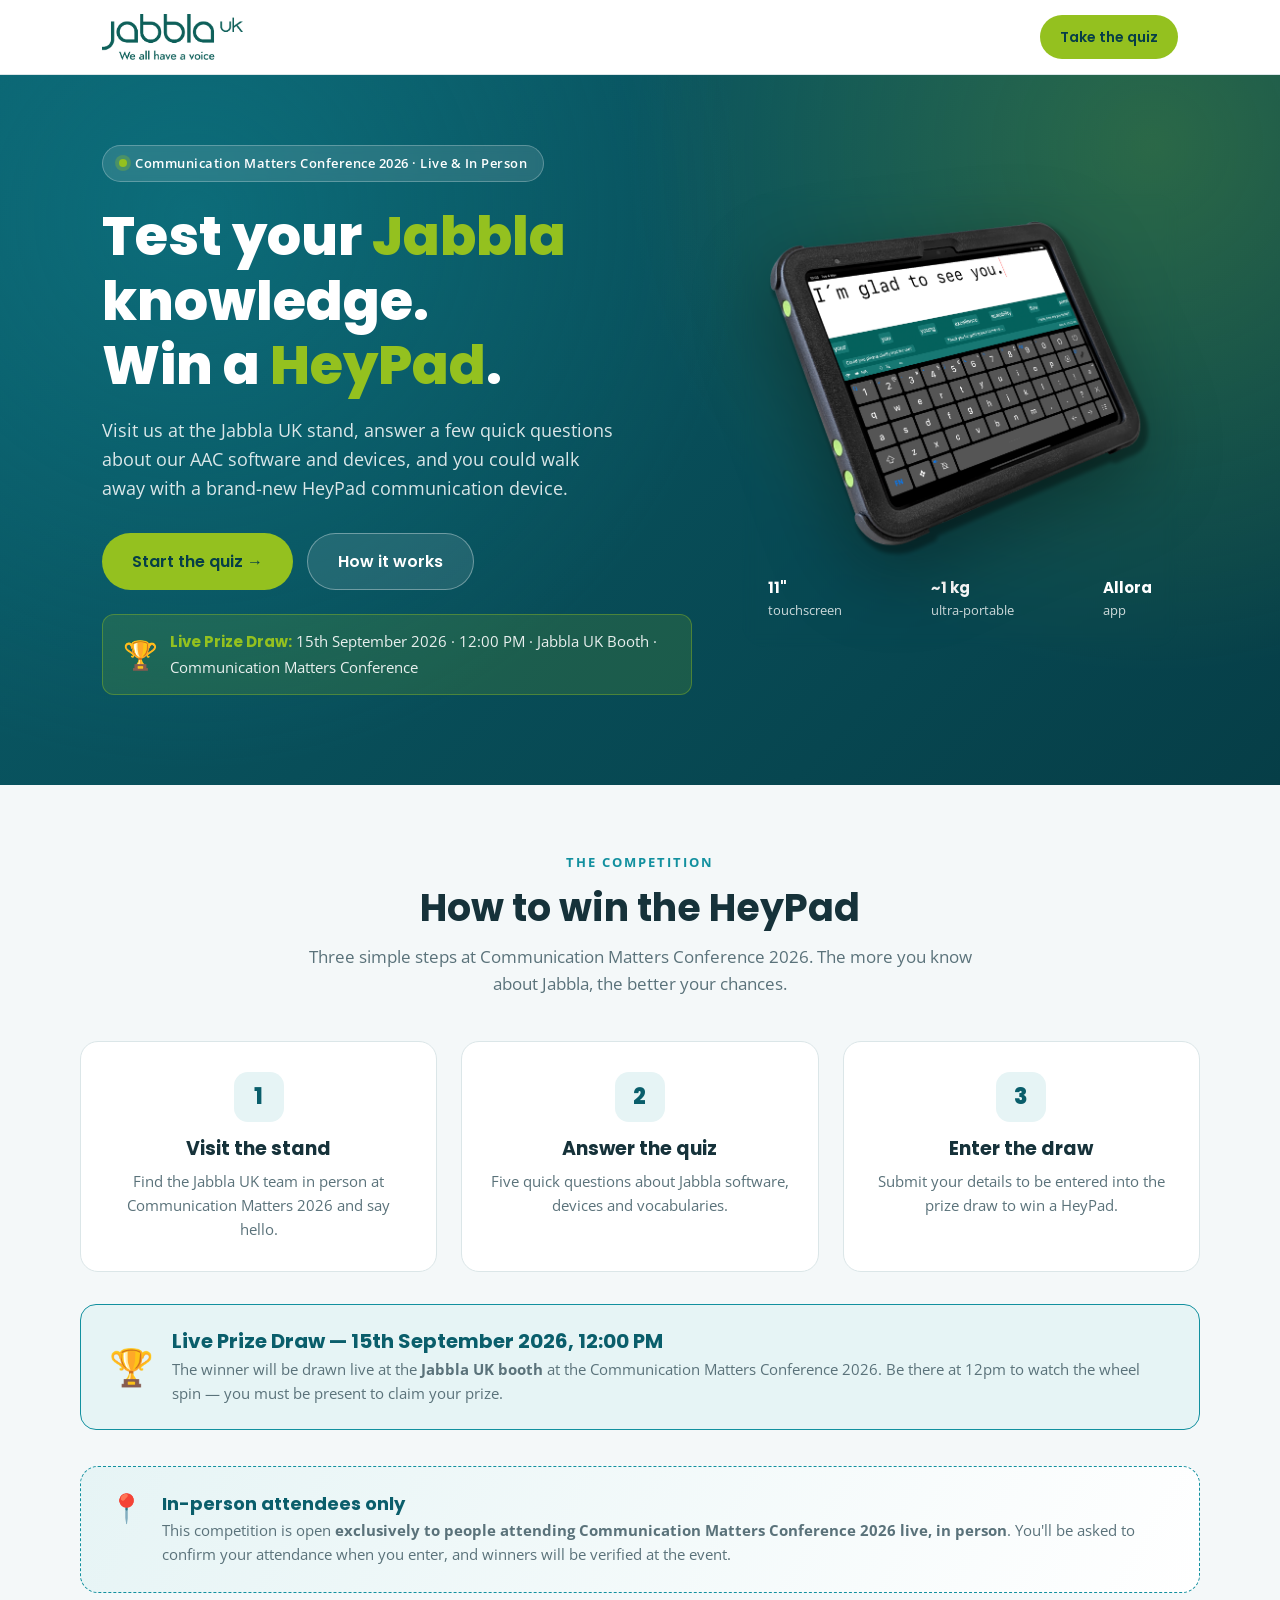
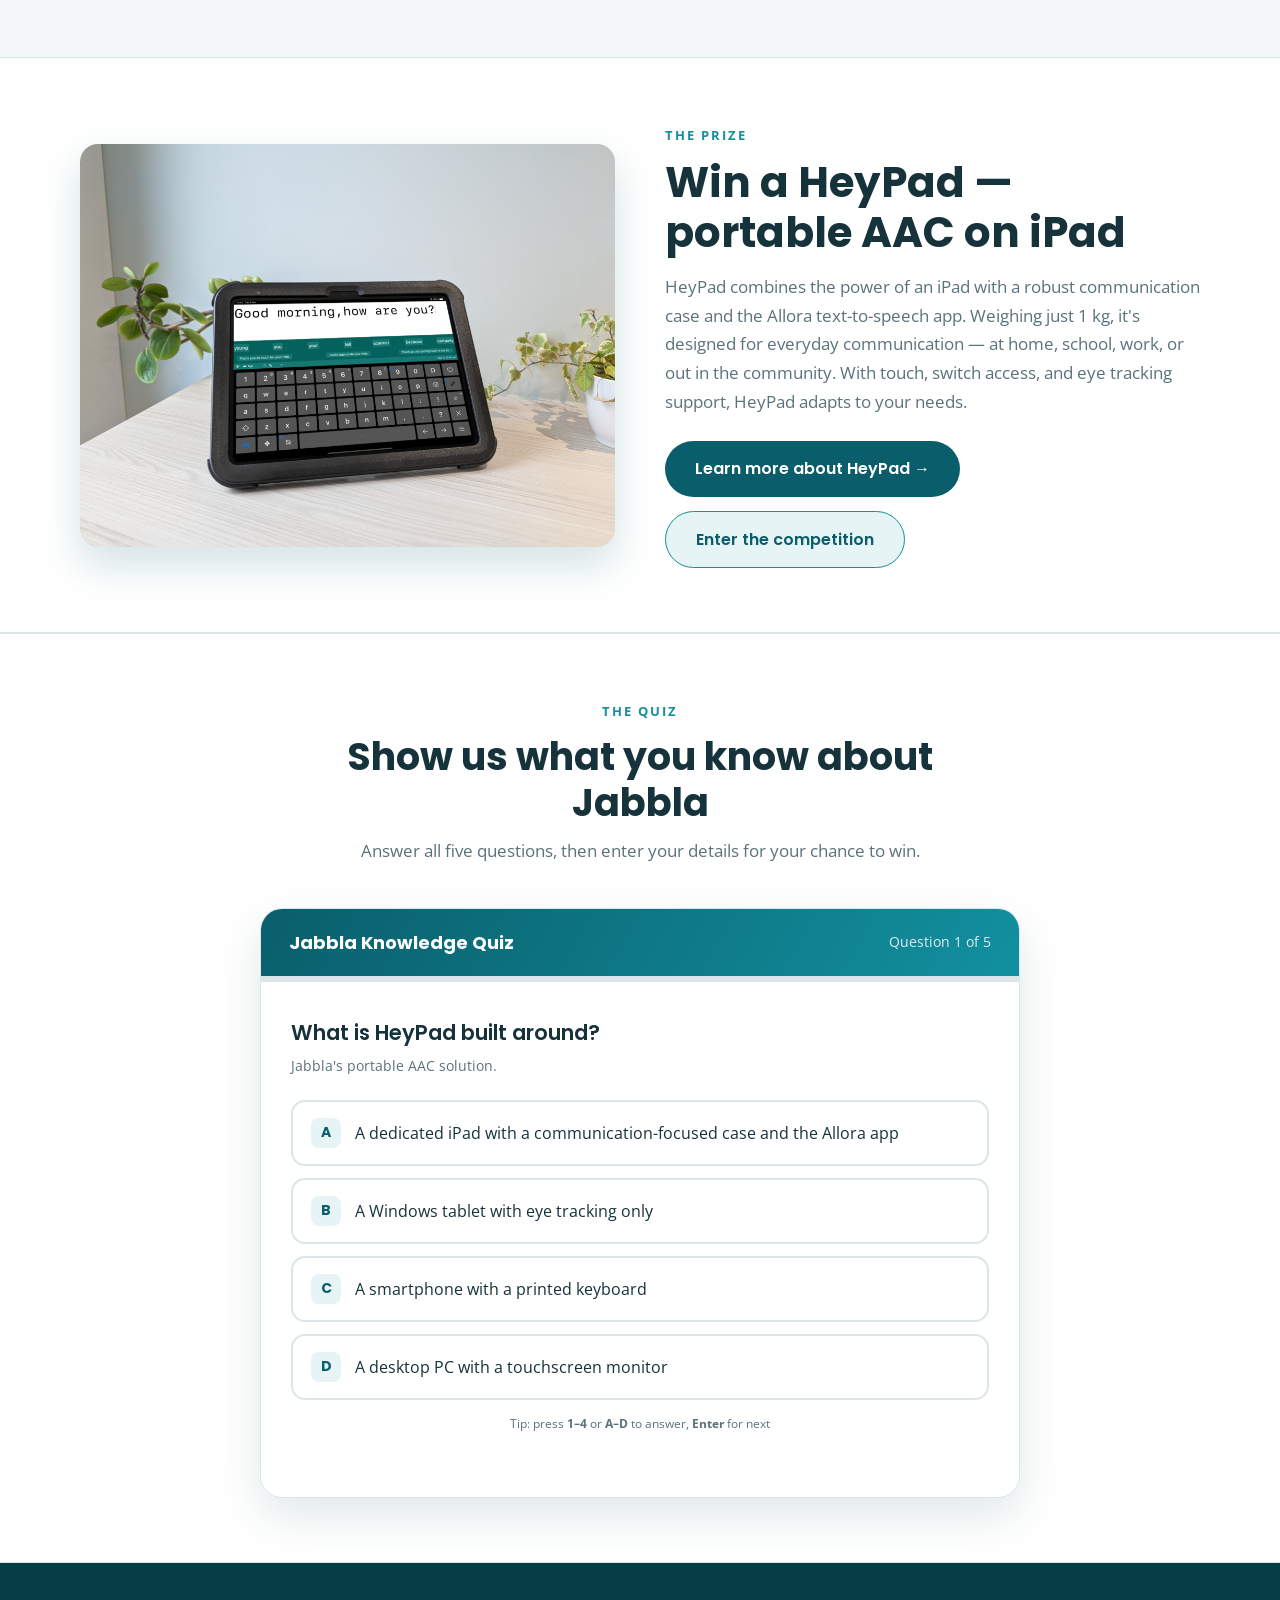
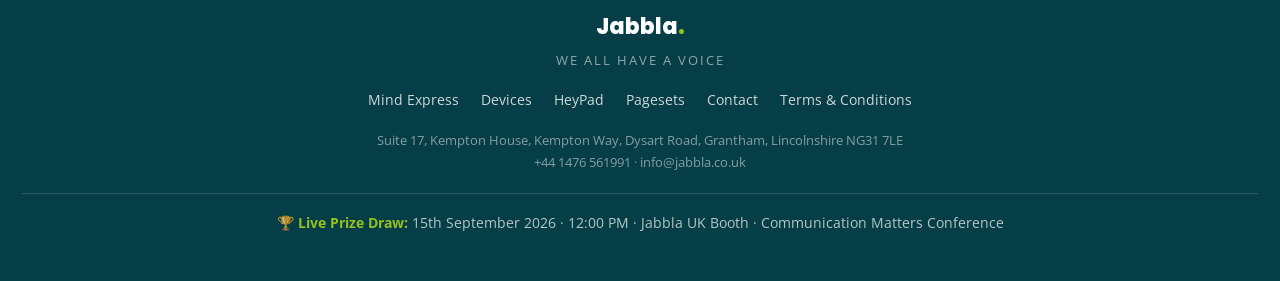
==== index.html @ 43d8a233 "Use official Jabbla favicon from jabbla.co.uk on all pages" ====
<!DOCTYPE html>
<html lang="en-GB">
<head>
<meta charset="UTF-8" />
<meta name="viewport" content="width=device-width, initial-scale=1.0" />
<title>Win a HeyPad | Jabbla UK @ Communication Matters 2026</title>
<meta name="description" content="Test your Jabbla knowledge at Communication Matters Conference 2026 for your chance to win a HeyPad AAC communication device. Open to in-person attendees only." />
<link rel="icon" href="favicon-32.png" type="image/png" sizes="32x32" />
<link rel="icon" href="favicon-192.png" type="image/png" sizes="192x192" />
<link rel="apple-touch-icon" href="favicon-180.png" />
<meta property="og:title" content="Win a HeyPad | Jabbla UK @ Communication Matters 2026" />
<meta property="og:description" content="Test your Jabbla knowledge at CM 2026 for your chance to win a HeyPad AAC communication device. Open to in-person attendees only." />
<meta property="og:image" content="https://smilepineapple.github.io/heypad-competition-cm2026/HeyPad-EN-side-3-no-background.png" />
<meta property="og:url" content="https://smilepineapple.github.io/heypad-competition-cm2026/" />
<meta property="og:type" content="website" />
<meta name="twitter:card" content="summary_large_image" />
<meta name="twitter:title" content="Win a HeyPad | Jabbla UK @ Communication Matters 2026" />
<meta name="twitter:description" content="Test your Jabbla knowledge at CM 2026 for your chance to win a HeyPad AAC communication device." />
<meta name="twitter:image" content="https://smilepineapple.github.io/heypad-competition-cm2026/HeyPad-EN-side-3-no-background.png" />
<link rel="preconnect" href="https://fonts.googleapis.com" />
<link rel="preconnect" href="https://fonts.gstatic.com" crossorigin />
<link href="https://fonts.googleapis.com/css2?family=Poppins:wght@400;500;600;700;800&family=Open+Sans:wght@400;500;600;700&display=swap" rel="stylesheet" />
<style>
  :root{
    /* Jabbla-inspired palette: petrol/teal + lime accent */
    --petrol:#0a5e6b;
    --petrol-dark:#063e47;
    --teal:#12909f;
    --teal-light:#e6f4f5;
    --lime:#94c11f;
    --lime-dark:#7aa516;
    --ink:#16323a;
    --muted:#5a727a;
    --line:#dbe6e8;
    --bg:#f4f8f9;
    --white:#ffffff;
    --correct:#94c11f;
    --wrong:#e2574c;
    --shadow:0 18px 45px rgba(6,62,71,.12);
    --radius:18px;
  }
  *{box-sizing:border-box;margin:0;padding:0}
  html{scroll-behavior:smooth}
  body{
    font-family:'Open Sans',-apple-system,BlinkMacSystemFont,sans-serif;
    color:var(--ink);
    background:var(--bg);
    line-height:1.6;
  }
  h1,h2,h3,.brand-name{font-family:'Poppins',sans-serif;font-weight:700;line-height:1.2}

  /* ---------- Header ---------- */
  header.site{
    background:var(--white);
    border-bottom:1px solid var(--line);
    position:sticky;top:0;z-index:50;
  }
  .nav{
    max-width:1120px;margin:0 auto;padding:14px 22px;
    display:flex;align-items:center;justify-content:space-between;gap:14px;
  }
  .logo{display:flex;align-items:center;gap:12px;text-decoration:none;color:var(--ink)}
  .logo-img{height:46px;width:auto;display:block}
  .logo .mark{
    width:42px;height:42px;border-radius:12px;
    background:linear-gradient(135deg,var(--teal),var(--petrol));
    display:grid;place-items:center;color:#fff;font-family:'Poppins';font-weight:800;font-size:22px;
    box-shadow:0 6px 16px rgba(10,94,107,.35);
  }
  .logo .brand-name{font-size:20px;letter-spacing:.5px}
  .logo .tag{display:block;font-family:'Open Sans';font-weight:400;font-size:11px;color:var(--muted);letter-spacing:1.5px;text-transform:uppercase}
  .nav-cta{
    background:var(--lime);color:var(--petrol-dark);text-decoration:none;
    font-family:'Poppins';font-weight:600;font-size:14px;
    padding:11px 20px;border-radius:999px;transition:.2s;white-space:nowrap;
  }
  .nav-cta:hover{background:var(--lime-dark);color:#fff;transform:translateY(-1px)}

  /* ---------- Hero ---------- */
  .hero{
    background:radial-gradient(circle at 15% 20%,rgba(18,144,159,.35),transparent 45%),
               radial-gradient(circle at 90% 10%,rgba(148,193,31,.25),transparent 40%),
               linear-gradient(135deg,var(--petrol) 0%,var(--petrol-dark) 100%);
    color:#fff;position:relative;overflow:hidden;
  }
  .hero-inner{
    max-width:1120px;margin:0 auto;padding:70px 22px 90px;
    display:grid;grid-template-columns:1.15fr .85fr;gap:50px;align-items:center;
  }
  .pill{
    display:inline-flex;align-items:center;gap:8px;
    background:rgba(255,255,255,.12);border:1px solid rgba(255,255,255,.25);
    padding:7px 16px;border-radius:999px;font-size:13px;font-weight:600;
    letter-spacing:.5px;backdrop-filter:blur(4px);margin-bottom:22px;
  }
  .pill .dot{width:8px;height:8px;border-radius:50%;background:var(--lime);box-shadow:0 0 0 4px rgba(148,193,31,.3)}
  .hero h1{font-size:clamp(34px,5vw,54px);font-weight:800;margin-bottom:18px}
  .hero h1 .hl{color:var(--lime)}
  .hero p.lead{font-size:18px;color:rgba(255,255,255,.85);max-width:520px;margin-bottom:30px}
  .hero-actions{display:flex;flex-wrap:wrap;gap:14px}
  .btn{
    border:none;cursor:pointer;font-family:'Poppins';font-weight:600;font-size:16px;
    padding:15px 30px;border-radius:999px;transition:.2s;text-decoration:none;display:inline-flex;align-items:center;gap:10px;
  }
  .btn-primary{background:var(--lime);color:var(--petrol-dark)}
  .btn-primary:hover{background:var(--lime-dark);color:#fff;transform:translateY(-2px);box-shadow:0 12px 26px rgba(148,193,31,.4)}
  .btn-ghost{background:rgba(255,255,255,.1);color:#fff;border:1px solid rgba(255,255,255,.35)}
  .btn-ghost:hover{background:rgba(255,255,255,.2)}

  /* Hero device card */
  .device-card{
    background:transparent;border:none;
    border-radius:24px;padding:26px;backdrop-filter:blur(6px);
  }
  .device-screen{
    background:linear-gradient(160deg,#0c7c8a,#0a5e6b);border-radius:16px;
    aspect-ratio:4/3;display:flex;flex-direction:column;justify-content:space-between;
    padding:20px;border:6px solid rgba(255,255,255,.12);position:relative;
  }
  .device-screen .hp{font-family:'Poppins';font-weight:800;font-size:30px;color:#fff}
  .device-img{width:100%;height:auto;display:block;filter:drop-shadow(0 24px 40px rgba(0,0,0,.35))}
  .device-screen .hp span{color:var(--lime)}
  .device-keys{display:grid;grid-template-columns:repeat(6,1fr);gap:6px}
  .device-keys i{height:14px;border-radius:4px;background:rgba(255,255,255,.25)}
  .device-keys i:nth-child(3n){background:rgba(148,193,31,.6)}
  .device-meta{margin-top:18px;display:flex;justify-content:space-between;font-size:13px;color:rgba(255,255,255,.8)}
  .device-meta b{display:block;font-family:'Poppins';color:#fff;font-size:15px}

  /* HeyPad showcase */
  .heypad-showcase{display:grid;grid-template-columns:1fr 1fr;gap:50px;align-items:center}
  .showcase-img img{width:100%;height:auto;display:block;border-radius:18px;box-shadow:0 18px 40px rgba(10,94,107,.18)}
  .showcase-content{max-width:540px}

  /* ---------- Sections ---------- */
  section{padding:64px 22px}
  .wrap{max-width:1120px;margin:0 auto}
  .section-head{text-align:center;max-width:680px;margin:0 auto 44px}
  .section-head .eyebrow{color:var(--teal);font-weight:700;letter-spacing:2px;text-transform:uppercase;font-size:13px}
  .section-head h2{font-size:clamp(26px,3.5vw,38px);margin:10px 0 12px}
  .section-head p{color:var(--muted);font-size:17px}

  /* How it works */
  .steps{display:grid;grid-template-columns:repeat(3,1fr);gap:24px}
  .step{
    background:var(--white);border:1px solid var(--line);border-radius:var(--radius);
    padding:30px 26px;text-align:center;transition:.2s;
  }
  .step:hover{transform:translateY(-4px);box-shadow:var(--shadow)}
  .step .num{
    width:50px;height:50px;border-radius:14px;margin:0 auto 16px;display:grid;place-items:center;
    background:var(--teal-light);color:var(--petrol);font-family:'Poppins';font-weight:800;font-size:22px;
  }
  .step h3{font-size:19px;margin-bottom:8px}
  .step p{color:var(--muted);font-size:15px}

  /* Eligibility banner */
  .eligibility{
    background:linear-gradient(120deg,var(--teal-light),#fff);
    border:1px dashed var(--teal);border-radius:var(--radius);
    padding:26px 28px;display:flex;gap:18px;align-items:flex-start;margin-top:36px;
  }
  .eligibility .ico{font-size:28px;line-height:1}
  .eligibility h3{font-size:18px;margin-bottom:4px;color:var(--petrol)}
  .eligibility p{color:var(--muted);font-size:15px}

  /* ---------- Quiz ---------- */
  #quiz{background:var(--white);border-top:1px solid var(--line);border-bottom:1px solid var(--line)}
  .quiz-card{
    max-width:760px;margin:0 auto;background:var(--white);
    border:1px solid var(--line);border-radius:22px;box-shadow:var(--shadow);overflow:hidden;
  }
  .quiz-top{background:linear-gradient(120deg,var(--petrol),var(--teal));color:#fff;padding:22px 28px;display:flex;justify-content:space-between;align-items:center}
  .quiz-top h3{font-size:18px}
  .quiz-top .count{font-size:14px;color:rgba(255,255,255,.85)}
  .progress{height:6px;background:var(--line)}
  .progress .bar{height:100%;width:0;background:var(--lime);transition:width .35s ease}
  .quiz-body{padding:34px 30px}
  .q-text{font-family:'Poppins';font-weight:600;font-size:21px;margin-bottom:6px}
  .q-sub{color:var(--muted);font-size:14px;margin-bottom:22px}
  .options{display:flex;flex-direction:column;gap:12px}
  .option{
    text-align:left;border:2px solid var(--line);background:var(--white);
    border-radius:14px;padding:16px 18px;font-size:16px;font-family:'Open Sans';cursor:pointer;
    transition:.18s;display:flex;align-items:center;gap:14px;color:var(--ink);
  }
  .option .letter{
    width:30px;height:30px;border-radius:8px;background:var(--teal-light);color:var(--petrol);
    display:grid;place-items:center;font-family:'Poppins';font-weight:700;font-size:14px;flex:none;transition:.18s;
  }
  .option:hover:not(:disabled){border-color:var(--teal);background:var(--teal-light)}
  .option.correct{border-color:var(--correct);background:rgba(148,193,31,.12)}
  .option.correct .letter{background:var(--correct);color:#fff}
  .option.wrong{border-color:var(--wrong);background:rgba(226,87,76,.08)}
  .option.wrong .letter{background:var(--wrong);color:#fff}
  .option:focus-visible{outline:none;border-color:var(--teal);box-shadow:0 0 0 3px rgba(18,144,159,.25)}
  .option:disabled{cursor:default}
  .explain{
    margin-top:18px;padding:14px 16px;border-radius:12px;background:var(--teal-light);
    font-size:14px;color:var(--petrol-dark);display:none;
  }
  .explain.show{display:block}
  .quiz-foot{padding:0 30px 30px;display:flex;justify-content:flex-end}
  .next-btn{display:none}
  .next-btn.show{display:inline-flex}

  /* Result + form */
  .result{display:none;text-align:center;padding:40px 30px}
  .result.show{display:block}
  .score-ring{
    width:130px;height:130px;border-radius:50%;margin:0 auto 18px;display:grid;place-items:center;
    background:conic-gradient(var(--lime) var(--deg,0deg),var(--line) 0);
  }
  .score-ring .inner{width:104px;height:104px;border-radius:50%;background:#fff;display:grid;place-items:center;flex-direction:column}
  .score-ring .inner b{font-family:'Poppins';font-size:30px;color:var(--petrol)}
  .score-ring .inner span{font-size:12px;color:var(--muted)}
  .result h3{font-size:26px;margin-bottom:8px}
  .result p.msg{color:var(--muted);max-width:460px;margin:0 auto 8px}

  /* Entry form */
  .entry{max-width:560px;margin:30px auto 0;text-align:left;background:var(--bg);border:1px solid var(--line);border-radius:18px;padding:28px}
  .entry h4{font-family:'Poppins';font-size:20px;margin-bottom:4px}
  .entry > p{color:var(--muted);font-size:14px;margin-bottom:20px}
  .field{margin-bottom:16px}
  .field label{display:block;font-weight:600;font-size:14px;margin-bottom:6px}
  .field input{
    width:100%;padding:13px 14px;border:1px solid var(--line);border-radius:10px;font-size:15px;font-family:'Open Sans';
    transition:.15s;background:#fff;
  }
  .field input:focus{outline:none;border-color:var(--teal);box-shadow:0 0 0 3px rgba(18,144,159,.15)}
  .check{display:flex;gap:12px;align-items:flex-start;background:#fff;border:1px solid var(--line);border-radius:12px;padding:14px;margin-bottom:18px}
  .check input{margin-top:4px;width:18px;height:18px;flex:none;accent-color:var(--lime)}
  .check label{font-size:14px;color:var(--ink)}
  .check label b{color:var(--petrol)}
  .form-err{color:var(--wrong);font-size:13px;margin-bottom:14px;display:none}
  .form-err.show{display:block}
  .entry .btn-primary{width:100%;justify-content:center}
  .confirm{display:none;text-align:center;padding:20px}
  .confirm.show{display:block}
  .confirm .tick{width:64px;height:64px;border-radius:50%;background:var(--lime);color:#fff;display:grid;place-items:center;font-size:32px;margin:0 auto 14px}

  .fineprint{font-size:12px;color:var(--muted);margin-top:16px;text-align:center}

  /* ---------- Footer ---------- */
  footer.site{background:var(--petrol-dark);color:rgba(255,255,255,.8);padding:46px 22px;text-align:center}
  footer .f-logo{font-family:'Poppins';font-weight:800;font-size:22px;color:#fff;margin-bottom:6px}
  footer .f-logo span{color:var(--lime)}
  footer .tag{font-size:13px;letter-spacing:2px;text-transform:uppercase;color:rgba(255,255,255,.55);margin-bottom:18px}
  footer .links{display:flex;gap:22px;justify-content:center;flex-wrap:wrap;margin-bottom:18px}
  footer .links a{color:rgba(255,255,255,.8);text-decoration:none;font-size:14px}
  footer .links a:hover{color:var(--lime)}
  footer .addr{font-size:13px;color:rgba(255,255,255,.5);line-height:1.7}

  /* ---------- Responsive ---------- */
  @media(max-width:860px){
    .hero-inner{grid-template-columns:1fr;gap:36px;padding:54px 22px 70px}
    .device-card{max-width:420px}
    .steps{grid-template-columns:1fr}
    .heypad-showcase{grid-template-columns:1fr;gap:36px}
  }
  @media(max-width:520px){
    .nav-cta{display:none}
    .quiz-body{padding:26px 20px}
    .quiz-foot{padding:0 20px 24px}
    .entry{padding:22px 18px}
  }
</style>
</head>
<body>

<!-- HEADER -->
<header class="site">
  <div class="nav">
    <a class="logo" href="#top">
      <img src="Jabbla_UK_2021.jpg" alt="Jabbla UK — We all have a voice" class="logo-img" />
    </a>
    <a class="nav-cta" href="#quiz">Take the quiz</a>
  </div>
</header>

<!-- HERO -->
<section class="hero" id="top" style="padding:0">
  <div class="hero-inner">
    <div>
      <span class="pill"><span class="dot"></span> Communication Matters Conference 2026 · Live &amp; In Person</span>
      <h1>Test your <span class="hl">Jabbla</span> knowledge.<br/>Win a <span class="hl">HeyPad</span>.</h1>
      <p class="lead">Visit us at the Jabbla UK stand, answer a few quick questions about our AAC software and devices, and you could walk away with a brand-new HeyPad communication device.</p>
      <div class="hero-actions">
        <a class="btn btn-primary" href="#quiz">Start the quiz →</a>
        <a class="btn btn-ghost" href="#how">How it works</a>
      </div>
      <div class="draw-banner" style="margin-top:24px;background:rgba(148,193,31,.15);border:1px solid rgba(148,193,31,.4);border-radius:12px;padding:14px 20px;display:flex;align-items:center;gap:12px">
        <span style="font-size:28px">🏆</span>
        <div>
          <b style="color:var(--lime);font-family:'Poppins';font-size:15px">Live Prize Draw:</b>
          <span style="color:rgba(255,255,255,.9);font-size:15px"> 15th September 2026 · 12:00 PM · Jabbla UK Booth · Communication Matters Conference</span>
        </div>
      </div>
    </div>
    <div class="device-card">
      <img src="HeyPad-EN-side-3-no-background.png" alt="HeyPad AAC communication device" class="device-img" />
      <div class="device-meta">
        <div><b>11"</b> touchscreen</div>
        <div><b>~1 kg</b> ultra-portable</div>
        <div><b>Allora</b> app</div>
      </div>
    </div>
  </div>
</section>

<!-- HOW IT WORKS -->
<section id="how">
  <div class="wrap">
    <div class="section-head">
      <span class="eyebrow">The Competition</span>
      <h2>How to win the HeyPad</h2>
      <p>Three simple steps at Communication Matters Conference 2026. The more you know about Jabbla, the better your chances.</p>
    </div>
    <div class="steps">
      <div class="step">
        <div class="num">1</div>
        <h3>Visit the stand</h3>
        <p>Find the Jabbla UK team in person at Communication Matters 2026 and say hello.</p>
      </div>
      <div class="step">
        <div class="num">2</div>
        <h3>Answer the quiz</h3>
        <p>Five quick questions about Jabbla software, devices and vocabularies.</p>
      </div>
      <div class="step">
        <div class="num">3</div>
        <h3>Enter the draw</h3>
        <p>Submit your details to be entered into the prize draw to win a HeyPad.</p>
      </div>
    </div>

    <div class="draw-info" style="background:var(--teal-light);border:1px solid var(--teal);border-radius:16px;padding:24px 28px;margin-top:32px;display:flex;align-items:center;gap:18px;flex-wrap:wrap">
      <span style="font-size:36px">🏆</span>
      <div style="flex:1;min-width:260px">
        <h3 style="font-family:'Poppins';font-size:20px;color:var(--petrol);margin-bottom:4px">Live Prize Draw — 15th September 2026, 12:00 PM</h3>
        <p style="color:var(--muted);font-size:15px;margin:0">The winner will be drawn live at the <b>Jabbla UK booth</b> at the Communication Matters Conference 2026. Be there at 12pm to watch the wheel spin — you must be present to claim your prize.</p>
      </div>
    </div>

    <div class="eligibility">
      <div class="ico">📍</div>
      <div>
        <h3>In-person attendees only</h3>
        <p>This competition is open <b>exclusively to people attending Communication Matters Conference 2026 live, in person</b>. You'll be asked to confirm your attendance when you enter, and winners will be verified at the event.</p>
      </div>
    </div>
  </div>
</section>

<!-- HEYPAD SHOWCASE -->
<section style="background:var(--white);border-top:1px solid var(--line);border-bottom:1px solid var(--line)">
  <div class="wrap">
    <div class="heypad-showcase">
      <div class="showcase-img">
        <img src="HeyPad-EN-side-2-1024x771.png" alt="Jabbla HeyPad communication device" />
      </div>
      <div class="showcase-content">
        <span class="eyebrow" style="color:var(--teal);font-weight:700;letter-spacing:2px;text-transform:uppercase;font-size:13px">The Prize</span>
        <h2 style="font-family:'Poppins';font-size:clamp(28px,3.5vw,42px);margin:10px 0 14px">Win a HeyPad — portable AAC on iPad</h2>
        <p style="color:var(--muted);font-size:17px;line-height:1.7;margin-bottom:24px">HeyPad combines the power of an iPad with a robust communication case and the Allora text-to-speech app. Weighing just 1 kg, it's designed for everyday communication — at home, school, work, or out in the community. With touch, switch access, and eye tracking support, HeyPad adapts to your needs.</p>
        <div style="display:flex;gap:14px;flex-wrap:wrap">
          <a href="https://www.jabbla.co.uk/devices/heypad/" target="_blank" rel="noopener" class="btn btn-primary" style="background:var(--petrol);color:#fff">Learn more about HeyPad →</a>
          <a href="#quiz" class="btn" style="background:var(--teal-light);color:var(--petrol);border:1px solid var(--teal)">Enter the competition</a>
        </div>
      </div>
    </div>
  </div>
</section>

<!-- QUIZ -->
<section id="quiz">
  <div class="section-head">
    <span class="eyebrow">The Quiz</span>
    <h2>Show us what you know about Jabbla</h2>
    <p>Answer all five questions, then enter your details for your chance to win.</p>
  </div>

  <div class="quiz-card">
    <div class="quiz-top">
      <h3>Jabbla Knowledge Quiz</h3>
      <span class="count" id="count">Question 1 of 5</span>
    </div>
    <div class="progress"><div class="bar" id="bar"></div></div>

    <!-- Question view -->
    <div id="questionView">
      <div class="quiz-body">
        <div class="q-text" id="qText"></div>
        <div class="q-sub" id="qSub"></div>
        <div class="options" id="options"></div>
        <div class="explain" id="explain"></div>
        <p style="font-size:12px;color:var(--muted);margin-top:14px;text-align:center" id="kbHint">Tip: press <b>1–4</b> or <b>A–D</b> to answer, <b>Enter</b> for next</p>
      </div>
      <div class="quiz-foot">
        <button class="btn btn-primary next-btn" id="nextBtn">Next →</button>
      </div>
    </div>

    <!-- Result view -->
    <div class="result" id="result">
      <div class="score-ring" id="ring">
        <div class="inner">
          <b id="scoreNum">0/5</b>
          <span>correct</span>
        </div>
      </div>
      <h3 id="resultTitle">Nice work!</h3>
      <p class="msg" id="resultMsg"></p>

      <!-- Entry form -->
      <form class="entry" id="entryForm" novalidate>
        <h4>Enter the prize draw</h4>
        <p>Complete your details to be entered into the draw to win a HeyPad.</p>
        <div class="field">
          <label for="name">Full name</label>
          <input type="text" id="name" name="name" placeholder="Jane Smith" autocomplete="name" />
        </div>
        <div class="field">
          <label for="email">Email address</label>
          <input type="email" id="email" name="email" placeholder="jane@example.com" autocomplete="email" />
        </div>
        <div class="field">
          <label for="org">Organisation / role <span style="color:var(--muted);font-weight:400">(optional)</span></label>
          <input type="text" id="org" name="org" placeholder="e.g. SLT, school, NHS trust" />
        </div>
        <div class="check">
          <input type="checkbox" id="attending" />
          <label for="attending">I confirm I am attending <b>Communication Matters Conference 2026 live, in person</b>, and I understand winners will be verified at the event.</label>
        </div>
        <div class="check">
          <input type="checkbox" id="consent" />
          <label for="consent">I'm happy for Jabbla UK to contact me about this competition and AAC products. (You can unsubscribe at any time.)</label>
        </div>
        <div class="check">
          <input type="checkbox" id="terms" />
          <label for="terms">I have read and agree to the <a href="terms.html" target="_blank" rel="noopener">Terms &amp; Conditions</a> for this competition.</label>
        </div>
        <div class="form-err" id="formErr"></div>
        <button type="submit" class="btn btn-primary">Submit my entry</button>
        <p class="fineprint">One entry per person. Open to in-person attendees of Communication Matters Conference 2026 only. <a href="terms.html" target="_blank" rel="noopener">Full terms &amp; conditions</a>.</p>
      </form>

      <!-- Confirmation -->
      <div class="confirm" id="confirm">
        <div class="tick">✓</div>
        <h3>You're entered!</h3>
        <p class="msg">Thanks <span id="winnerName">there</span> — your entry is in. Come and chat to the Jabbla UK team at the stand, and good luck! 🎉</p>
        <a class="btn btn-ghost" href="#top" style="margin-top:18px;color:var(--petrol);border-color:var(--teal)">Back to top</a>
      </div>
    </div>
  </div>
</section>

<!-- FOOTER -->
<footer class="site">
  <div class="f-logo">Jabbla<span>.</span></div>
  <div class="tag">We all have a voice</div>
  <div class="links">
    <a href="https://www.jabbla.co.uk/mind-express/" target="_blank" rel="noopener">Mind Express</a>
    <a href="https://www.jabbla.co.uk/products/" target="_blank" rel="noopener">Devices</a>
    <a href="https://www.jabbla.co.uk/devices/heypad/" target="_blank" rel="noopener">HeyPad</a>
    <a href="https://www.jabbla.co.uk/pagesets/" target="_blank" rel="noopener">Pagesets</a>
    <a href="https://www.jabbla.co.uk/contact/" target="_blank" rel="noopener">Contact</a>
    <a href="terms.html">Terms &amp; Conditions</a>
  </div>
  <div class="addr">
    Suite 17, Kempton House, Kempton Way, Dysart Road, Grantham, Lincolnshire NG31 7LE<br/>
    +44 1476 561991 · info@jabbla.co.uk
  </div>
  <div style="margin-top:20px;padding-top:18px;border-top:1px solid rgba(255,255,255,.15);font-size:14px;color:rgba(255,255,255,.7)">
    🏆 <b style="color:var(--lime)">Live Prize Draw:</b> 15th September 2026 · 12:00 PM · Jabbla UK Booth · Communication Matters Conference
  </div>
</footer>

<script>
  // --- Google Form integration (submissions land in the linked Google Sheet) ---
  const GOOGLE_FORM = {
    action: 'https://docs.google.com/forms/d/e/1FAIpQLSc-ibGcyf7X2vGHS-qXTzYFqww0OwMeHCXjPR0-lgl9mJIiMQ/formResponse',
    fields: {
      name:      'entry.949208364',
      email:     'entry.1907129134',
      org:       'entry.1028248720',
      score:     'entry.163855704',
      attending: 'entry.1478115049',
      consent:   'entry.265112526'
    }
  };

  function submitToGoogleForm(entry){
    const data = new FormData();
    data.append(GOOGLE_FORM.fields.name, entry.name);
    data.append(GOOGLE_FORM.fields.email, entry.email);
    data.append(GOOGLE_FORM.fields.org, entry.org || '');
    data.append(GOOGLE_FORM.fields.score, entry.score);
    data.append(GOOGLE_FORM.fields.attending, 'Yes — attending in person');
    data.append(GOOGLE_FORM.fields.consent, 'Yes');
    return fetch(GOOGLE_FORM.action, { method:'POST', mode:'no-cors', body:data });
  }

  const QUESTIONS = [
    {
      q: "What is HeyPad built around?",
      sub: "Jabbla's portable AAC solution.",
      options: [
        "A dedicated iPad with a communication-focused case and the Allora app",
        "A Windows tablet with eye tracking only",
        "A smartphone with a printed keyboard",
        "A desktop PC with a touchscreen monitor"
      ],
      answer: 0,
      explain: "HeyPad combines an iPad, a robust Jabbla communication case, and the Allora text-to-speech app for reliable, portable communication."
    },
    {
      q: "What does AAC stand for?",
      sub: "The field Jabbla works in.",
      options: [
        "Automated Audio Control",
        "Augmentative and Alternative Communication",
        "Assistive Application Computing",
        "Accessible Audio Communication"
      ],
      answer: 1,
      explain: "Jabbla's software and devices support Augmentative and Alternative Communication (AAC) — helping people who cannot rely on speech to have a voice."
    },
    {
      q: "Which is Jabbla's flagship communication software?",
      sub: "Used for daily chats, learning and environmental control.",
      options: [
        "SprintPlus",
        "Allora 3",
        "Mind Express",
        "Woodpecker"
      ],
      answer: 2,
      explain: "Mind Express is Jabbla's communication software in the broadest sense — for conversation, language learning, messaging and environmental control."
    },
    {
      q: "Roughly how much does the HeyPad weigh (including the iPad)?",
      sub: "It's designed to be ultra-portable.",
      options: [
        "Around 3 kg",
        "Around 1 kg",
        "Around 5 kg",
        "Around 250 g"
      ],
      answer: 1,
      explain: "HeyPad weighs approximately 1 kg including the iPad, making it easy to carry throughout the day."
    },
    {
      q: "Which access methods does Jabbla support across its AAC devices?",
      sub: "Everyone has different talents and limitations.",
      options: [
        "Touch only",
        "Voice commands only",
        "Touch, switch access and eye tracking",
        "Keyboard and mouse only"
      ],
      answer: 2,
      explain: "Jabbla devices can be accessed by touch, switches, head tracking and eye tracking — HeyPad even supports eye tracking via the built-in iOS camera."
    }
  ];

  let current = 0, score = 0, locked = false;
  const qText = document.getElementById('qText');
  const qSub = document.getElementById('qSub');
  const optionsEl = document.getElementById('options');
  const explainEl = document.getElementById('explain');
  const nextBtn = document.getElementById('nextBtn');
  const bar = document.getElementById('bar');
  const count = document.getElementById('count');
  const letters = ['A','B','C','D'];

  function render(){
    const item = QUESTIONS[current];
    locked = false;
    count.textContent = `Question ${current+1} of ${QUESTIONS.length}`;
    bar.style.width = `${(current/QUESTIONS.length)*100}%`;
    qText.textContent = item.q;
    qSub.textContent = item.sub;
    explainEl.classList.remove('show');
    explainEl.textContent = item.explain;
    nextBtn.classList.remove('show');
    nextBtn.textContent = current === QUESTIONS.length-1 ? 'See my result →' : 'Next →';
    optionsEl.innerHTML = '';
    item.options.forEach((opt,i)=>{
      const btn = document.createElement('button');
      btn.className = 'option';
      btn.innerHTML = `<span class="letter">${letters[i]}</span><span>${opt}</span>`;
      btn.addEventListener('click',()=>choose(i,btn,item));
      optionsEl.appendChild(btn);
    });
  }

  function choose(i,btn,item){
    if(locked) return;
    locked = true;
    const all = optionsEl.querySelectorAll('.option');
    all.forEach(b=>b.disabled=true);
    if(!btn) btn = all[i];
    if(i === item.answer){
      btn.classList.add('correct');
      score++;
    } else {
      btn.classList.add('wrong');
      all[item.answer].classList.add('correct');
    }
    explainEl.classList.add('show');
    nextBtn.classList.add('show');
    nextBtn.focus();
  }

  nextBtn.addEventListener('click',()=>{
    if(current < QUESTIONS.length-1){
      current++;
      render();
      // Focus first option for keyboard users
      const firstOpt = optionsEl.querySelector('.option');
      if(firstOpt) firstOpt.focus();
    } else {
      showResult();
    }
  });

  // Keyboard accessibility: 1-4 / A-D to select, Enter for next
  document.addEventListener('keydown',(e)=>{
    // Don't interfere if user is typing in a form field
    const tag = (e.target.tagName || '').toLowerCase();
    if(tag === 'input' || tag === 'textarea' || tag === 'select') return;
    const item = QUESTIONS[current];
    if(!item) return;

    // Number keys 1-4 or letter keys A-D to select an answer
    if(!locked){
      let idx = -1;
      if(e.key >= '1' && e.key <= '4'){ idx = parseInt(e.key) - 1; }
      else if(e.key >= 'a' && e.key <= 'd'){ idx = e.key.charCodeAt(0) - 97; }
      else if(e.key >= 'A' && e.key <= 'D'){ idx = e.key.charCodeAt(0) - 65; }
      if(idx >= 0 && idx < item.options.length){
        e.preventDefault();
        choose(idx, null, item);
      }
    }

    // Enter or Right Arrow to advance to next question
    if((e.key === 'Enter' || e.key === 'ArrowRight') && locked){
      e.preventDefault();
      if(nextBtn.classList.contains('show')) nextBtn.click();
    }
  });

  function showResult(){
    bar.style.width = '100%';
    count.textContent = 'Complete';
    document.getElementById('questionView').style.display = 'none';
    const result = document.getElementById('result');
    result.classList.add('show');
    document.getElementById('scoreNum').textContent = `${score}/${QUESTIONS.length}`;
    const deg = (score/QUESTIONS.length)*360;
    document.getElementById('ring').style.setProperty('--deg', `${deg}deg`);
    const title = document.getElementById('resultTitle');
    const msg = document.getElementById('resultMsg');
    if(score === QUESTIONS.length){
      title.textContent = 'Jabbla expert! 🌟';
      msg.textContent = 'A perfect score — you really know your AAC. Enter below for your chance to win the HeyPad.';
    } else if(score >= 3){
      title.textContent = 'Great effort!';
      msg.textContent = 'Nicely done. Every entry has an equal chance in the draw — pop your details in below.';
    } else {
      title.textContent = 'Thanks for playing!';
      msg.textContent = 'Now you know a little more about Jabbla. All entries go into the same draw — good luck!';
    }
  }

  // Entry form
  const form = document.getElementById('entryForm');
  const formErr = document.getElementById('formErr');
  form.addEventListener('submit',(e)=>{
    e.preventDefault();
    formErr.classList.remove('show');
    const name = document.getElementById('name').value.trim();
    const email = document.getElementById('email').value.trim();
    const attending = document.getElementById('attending').checked;
    const consent = document.getElementById('consent').checked;
    const emailOk = /^[^\s@]+@[^\s@]+\.[^\s@]+$/.test(email);

    if(!name){ return fail('Please enter your name.'); }
    if(!emailOk){ return fail('Please enter a valid email address.'); }
    if(!attending){ return fail('You must confirm you are attending Communication Matters 2026 in person to enter.'); }
    if(!consent){ return fail('Please tick the consent box so we can contact you if you win.'); }
    const terms = document.getElementById('terms').checked;
    if(!terms){ return fail('You must accept the Terms & Conditions to enter.'); }

    // Check for duplicate email or name in existing entries
    try {
      const existing = JSON.parse(localStorage.getItem('heypad_entries')||'[]');
      const emailLower = email.toLowerCase();
      const nameLower = name.toLowerCase();
      const duplicate = existing.find(e => 
        e.email.toLowerCase() === emailLower || e.name.toLowerCase() === nameLower
      );
      if(duplicate){
        return fail(`This ${duplicate.email.toLowerCase() === emailLower ? 'email address' : 'name'} has already been entered. Each person can only enter once.`);
      }
    } catch(err){ /* continue if localStorage fails */ }

    // Store entry locally (demo) — swap for a real endpoint/Buffer/CRM later.
    const entry = {
      name, email,
      org: document.getElementById('org').value.trim(),
      score: `${score}/${QUESTIONS.length}`,
      attendingInPerson: true,
      timestamp: new Date().toISOString()
    };
    try {
      const entries = JSON.parse(localStorage.getItem('heypad_entries')||'[]');
      entries.push(entry);
      localStorage.setItem('heypad_entries', JSON.stringify(entries));
    } catch(err){ /* storage optional */ }

    // Send to Google Form (fire-and-forget; no-cors means we can't read the response).
    submitToGoogleForm(entry).catch(()=>{ /* offline-safe: localStorage backup already saved */ });

    form.style.display = 'none';
    document.getElementById('winnerName').textContent = name.split(' ')[0];
    document.getElementById('confirm').classList.add('show');
  });

  function fail(message){
    formErr.textContent = message;
    formErr.classList.add('show');
  }

  render();
</script>
</body>
</html>
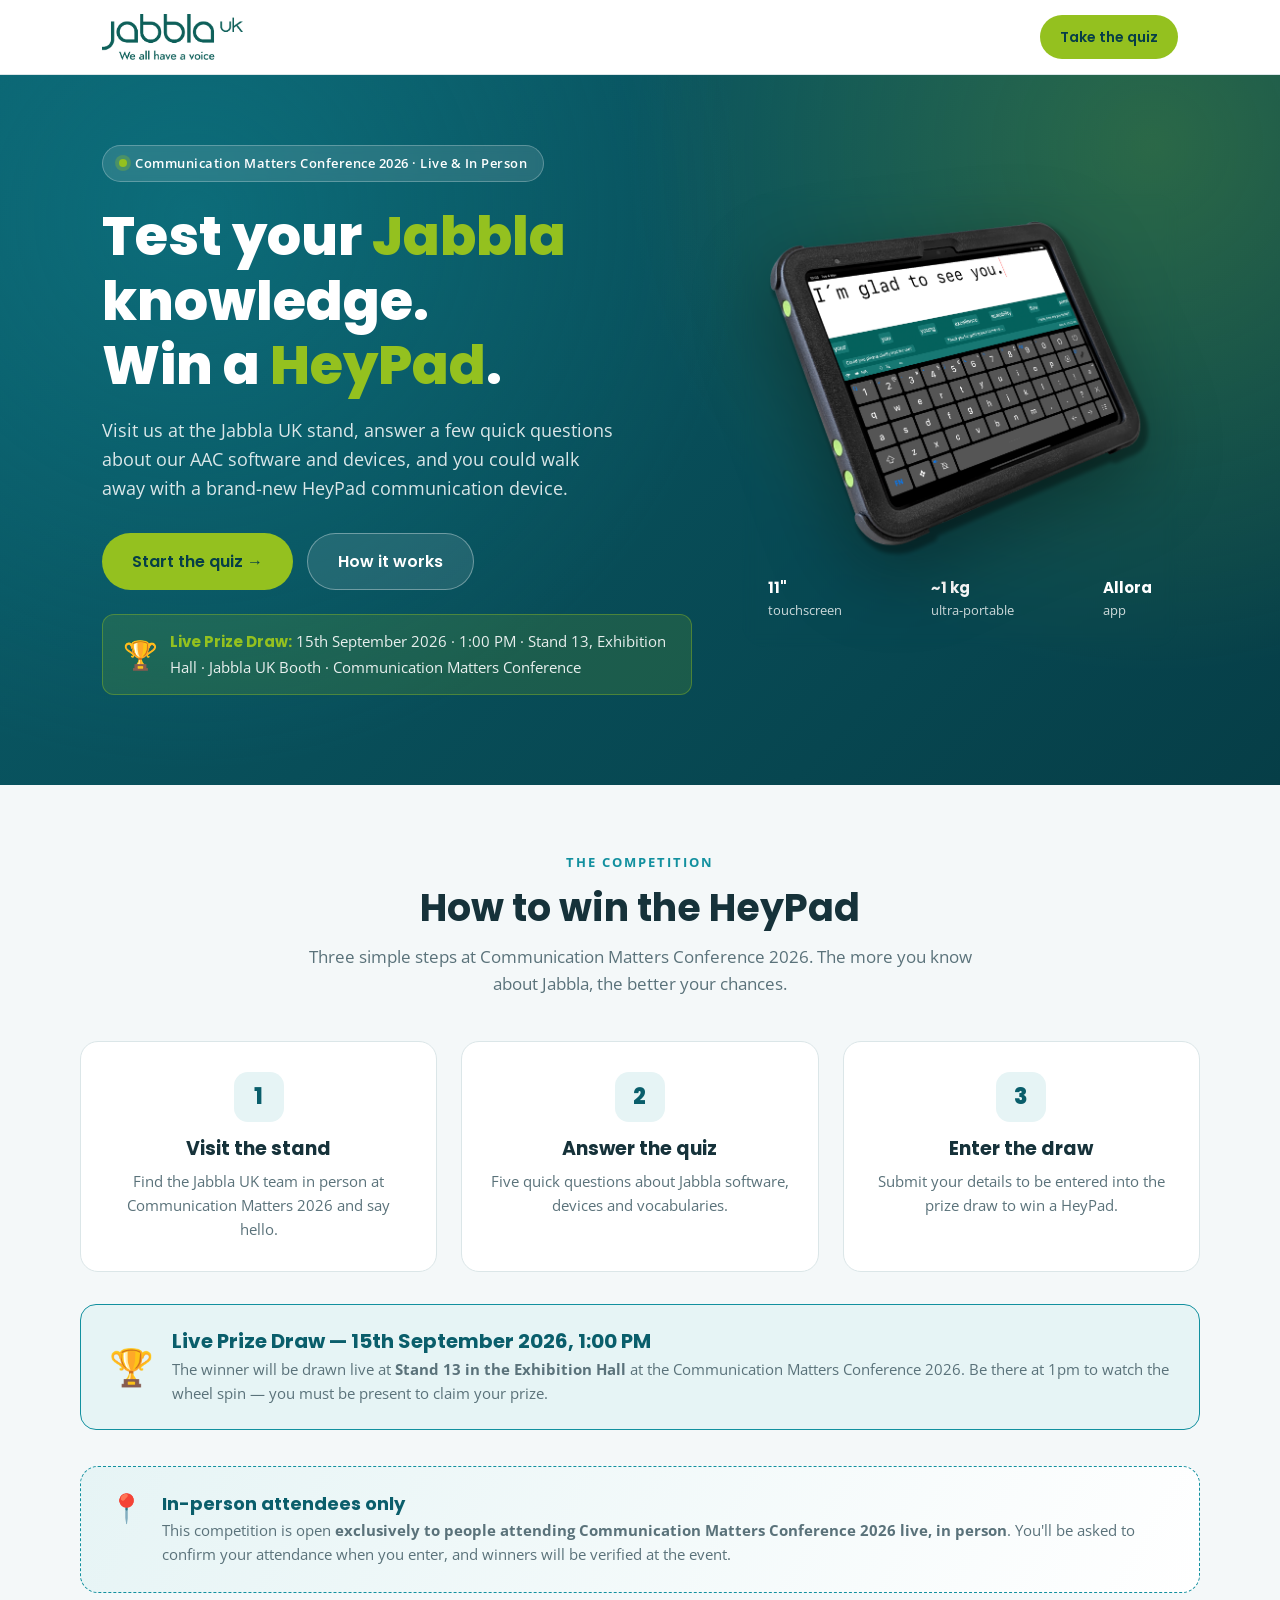
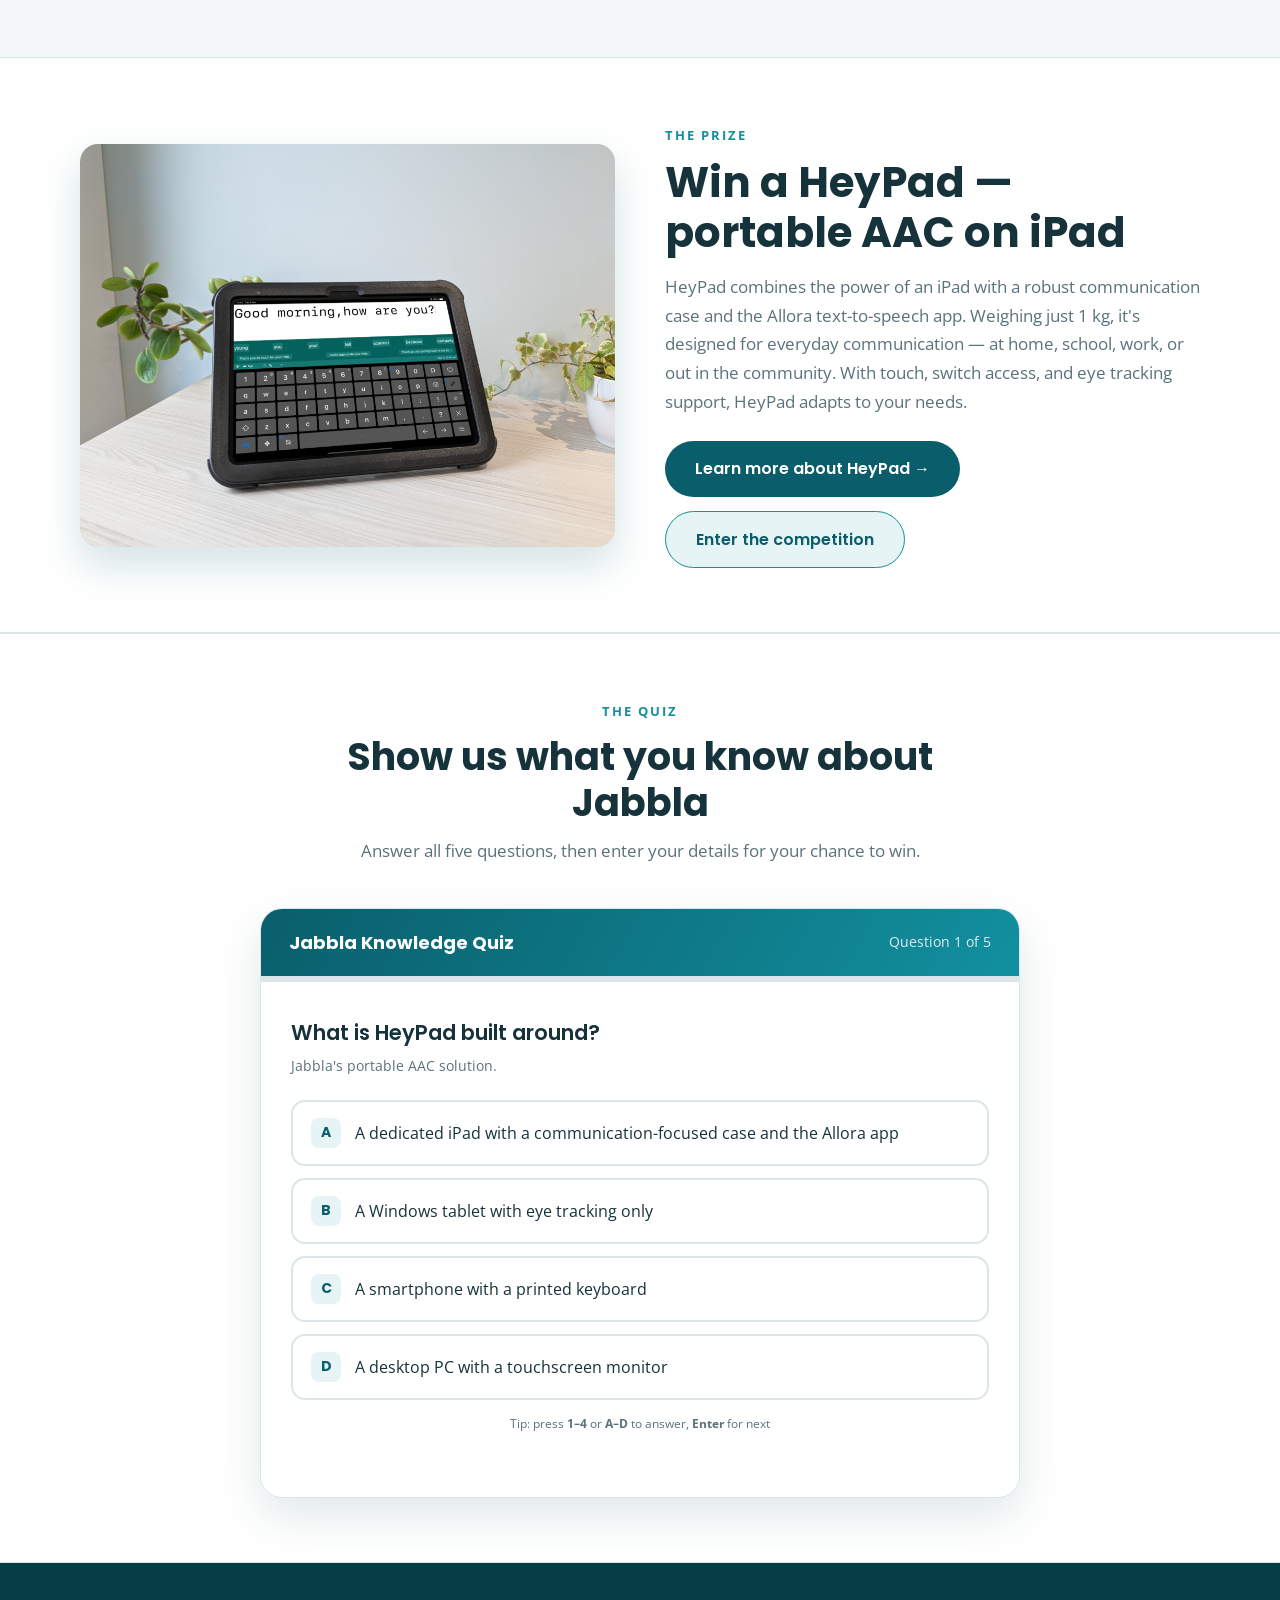
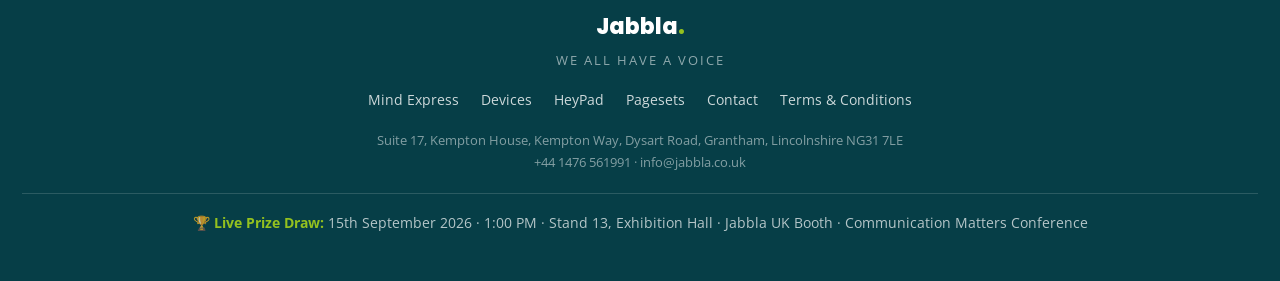
==== commit 77377a42: "Update draw time to 1:00 PM and add Stand 13, Exhibition Hall location across all pages" ====
--- a/index.html
+++ b/index.html
@@ -5,9 +5,9 @@
 <meta name="viewport" content="width=device-width, initial-scale=1.0" />
 <title>Win a HeyPad | Jabbla UK @ Communication Matters 2026</title>
 <meta name="description" content="Test your Jabbla knowledge at Communication Matters Conference 2026 for your chance to win a HeyPad AAC communication device. Open to in-person attendees only." />
-<link rel="icon" href="favicon-32.png" type="image/png" sizes="32x32" />
-<link rel="icon" href="favicon-192.png" type="image/png" sizes="192x192" />
-<link rel="apple-touch-icon" href="favicon-180.png" />
+<link rel="icon" href="favicon-32.png?v=2" type="image/png" sizes="32x32" />
+<link rel="icon" href="favicon-192.png?v=2" type="image/png" sizes="192x192" />
+<link rel="apple-touch-icon" href="favicon-180.png?v=2" />
 <meta property="og:title" content="Win a HeyPad | Jabbla UK @ Communication Matters 2026" />
 <meta property="og:description" content="Test your Jabbla knowledge at CM 2026 for your chance to win a HeyPad AAC communication device. Open to in-person attendees only." />
 <meta property="og:image" content="https://smilepineapple.github.io/heypad-competition-cm2026/HeyPad-EN-side-3-no-background.png" />
@@ -292,7 +292,7 @@
         <span style="font-size:28px">🏆</span>
         <div>
           <b style="color:var(--lime);font-family:'Poppins';font-size:15px">Live Prize Draw:</b>
-          <span style="color:rgba(255,255,255,.9);font-size:15px"> 15th September 2026 · 12:00 PM · Jabbla UK Booth · Communication Matters Conference</span>
+          <span style="color:rgba(255,255,255,.9);font-size:15px"> 15th September 2026 · 1:00 PM · Stand 13, Exhibition Hall · Jabbla UK Booth · Communication Matters Conference</span>
         </div>
       </div>
     </div>
@@ -336,8 +336,8 @@
     <div class="draw-info" style="background:var(--teal-light);border:1px solid var(--teal);border-radius:16px;padding:24px 28px;margin-top:32px;display:flex;align-items:center;gap:18px;flex-wrap:wrap">
       <span style="font-size:36px">🏆</span>
       <div style="flex:1;min-width:260px">
-        <h3 style="font-family:'Poppins';font-size:20px;color:var(--petrol);margin-bottom:4px">Live Prize Draw — 15th September 2026, 12:00 PM</h3>
-        <p style="color:var(--muted);font-size:15px;margin:0">The winner will be drawn live at the <b>Jabbla UK booth</b> at the Communication Matters Conference 2026. Be there at 12pm to watch the wheel spin — you must be present to claim your prize.</p>
+        <h3 style="font-family:'Poppins';font-size:20px;color:var(--petrol);margin-bottom:4px">Live Prize Draw — 15th September 2026, 1:00 PM</h3>
+        <p style="color:var(--muted);font-size:15px;margin:0">The winner will be drawn live at <b>Stand 13 in the Exhibition Hall</b> at the Communication Matters Conference 2026. Be there at 1pm to watch the wheel spin — you must be present to claim your prize.</p>
       </div>
     </div>
 
@@ -429,7 +429,7 @@
         </div>
         <div class="check">
           <input type="checkbox" id="attending" />
-          <label for="attending">I confirm I am attending <b>Communication Matters Conference 2026 live, in person</b>, and I understand winners will be verified at the event.</label>
+          <label for="attending">I confirm I am attending <b>Communication Matters Conference 2026 live, in person</b>, and I understand winners will be verified at the event. I also confirm I am <b>not an employee of another AAC company</b>.</label>
         </div>
         <div class="check">
           <input type="checkbox" id="consent" />
@@ -449,7 +449,10 @@
         <div class="tick">✓</div>
         <h3>You're entered!</h3>
         <p class="msg">Thanks <span id="winnerName">there</span> — your entry is in. Come and chat to the Jabbla UK team at the stand, and good luck! 🎉</p>
-        <a class="btn btn-ghost" href="#top" style="margin-top:18px;color:var(--petrol);border-color:var(--teal)">Back to top</a>
+        <div style="display:flex;gap:12px;flex-wrap:wrap;justify-content:center;margin-top:18px">
+          <a class="btn btn-primary" href="draw.html">🎯 View the prize draw</a>
+          <a class="btn btn-ghost" href="#top" style="color:var(--petrol);border-color:var(--teal)">Back to top</a>
+        </div>
       </div>
     </div>
   </div>
@@ -472,7 +475,7 @@
     +44 1476 561991 · info@jabbla.co.uk
   </div>
   <div style="margin-top:20px;padding-top:18px;border-top:1px solid rgba(255,255,255,.15);font-size:14px;color:rgba(255,255,255,.7)">
-    🏆 <b style="color:var(--lime)">Live Prize Draw:</b> 15th September 2026 · 12:00 PM · Jabbla UK Booth · Communication Matters Conference
+    🏆 <b style="color:var(--lime)">Live Prize Draw:</b> 15th September 2026 · 1:00 PM · Stand 13, Exhibition Hall · Jabbla UK Booth · Communication Matters Conference
   </div>
 </footer>
 
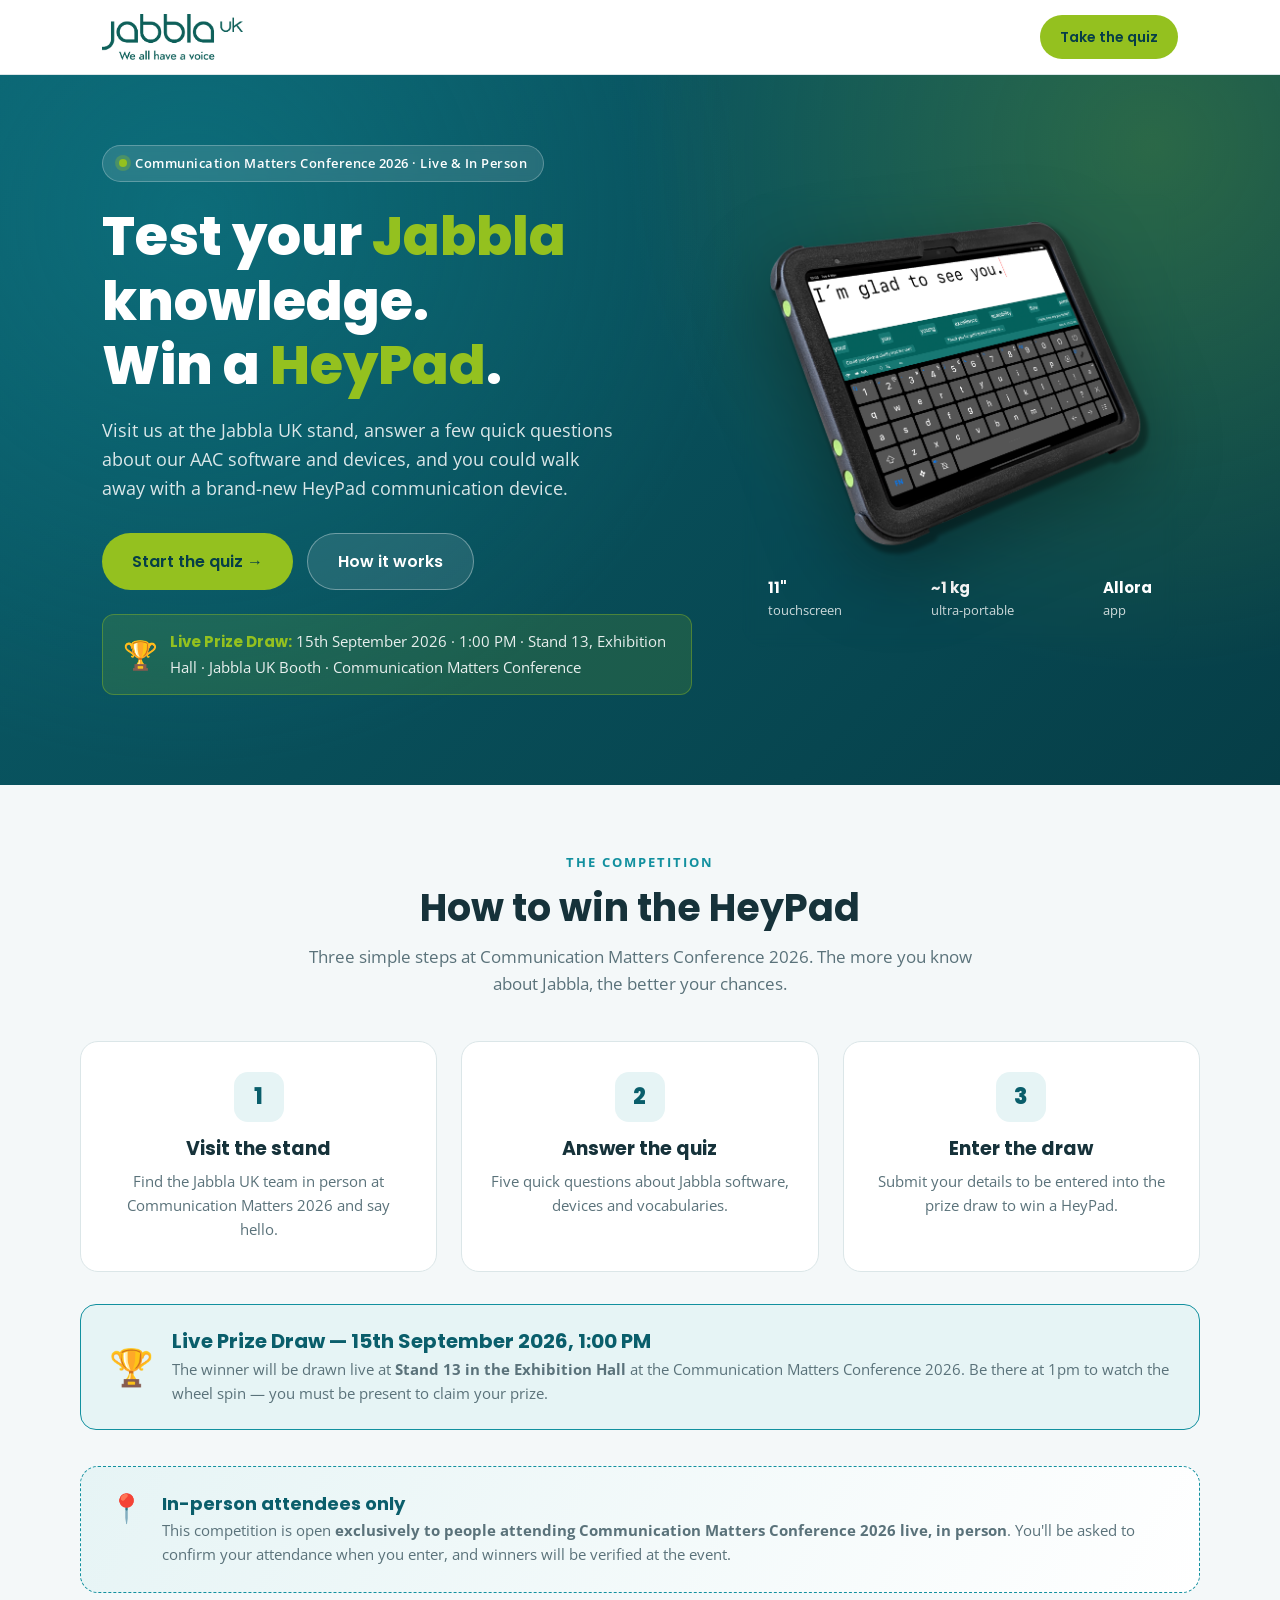
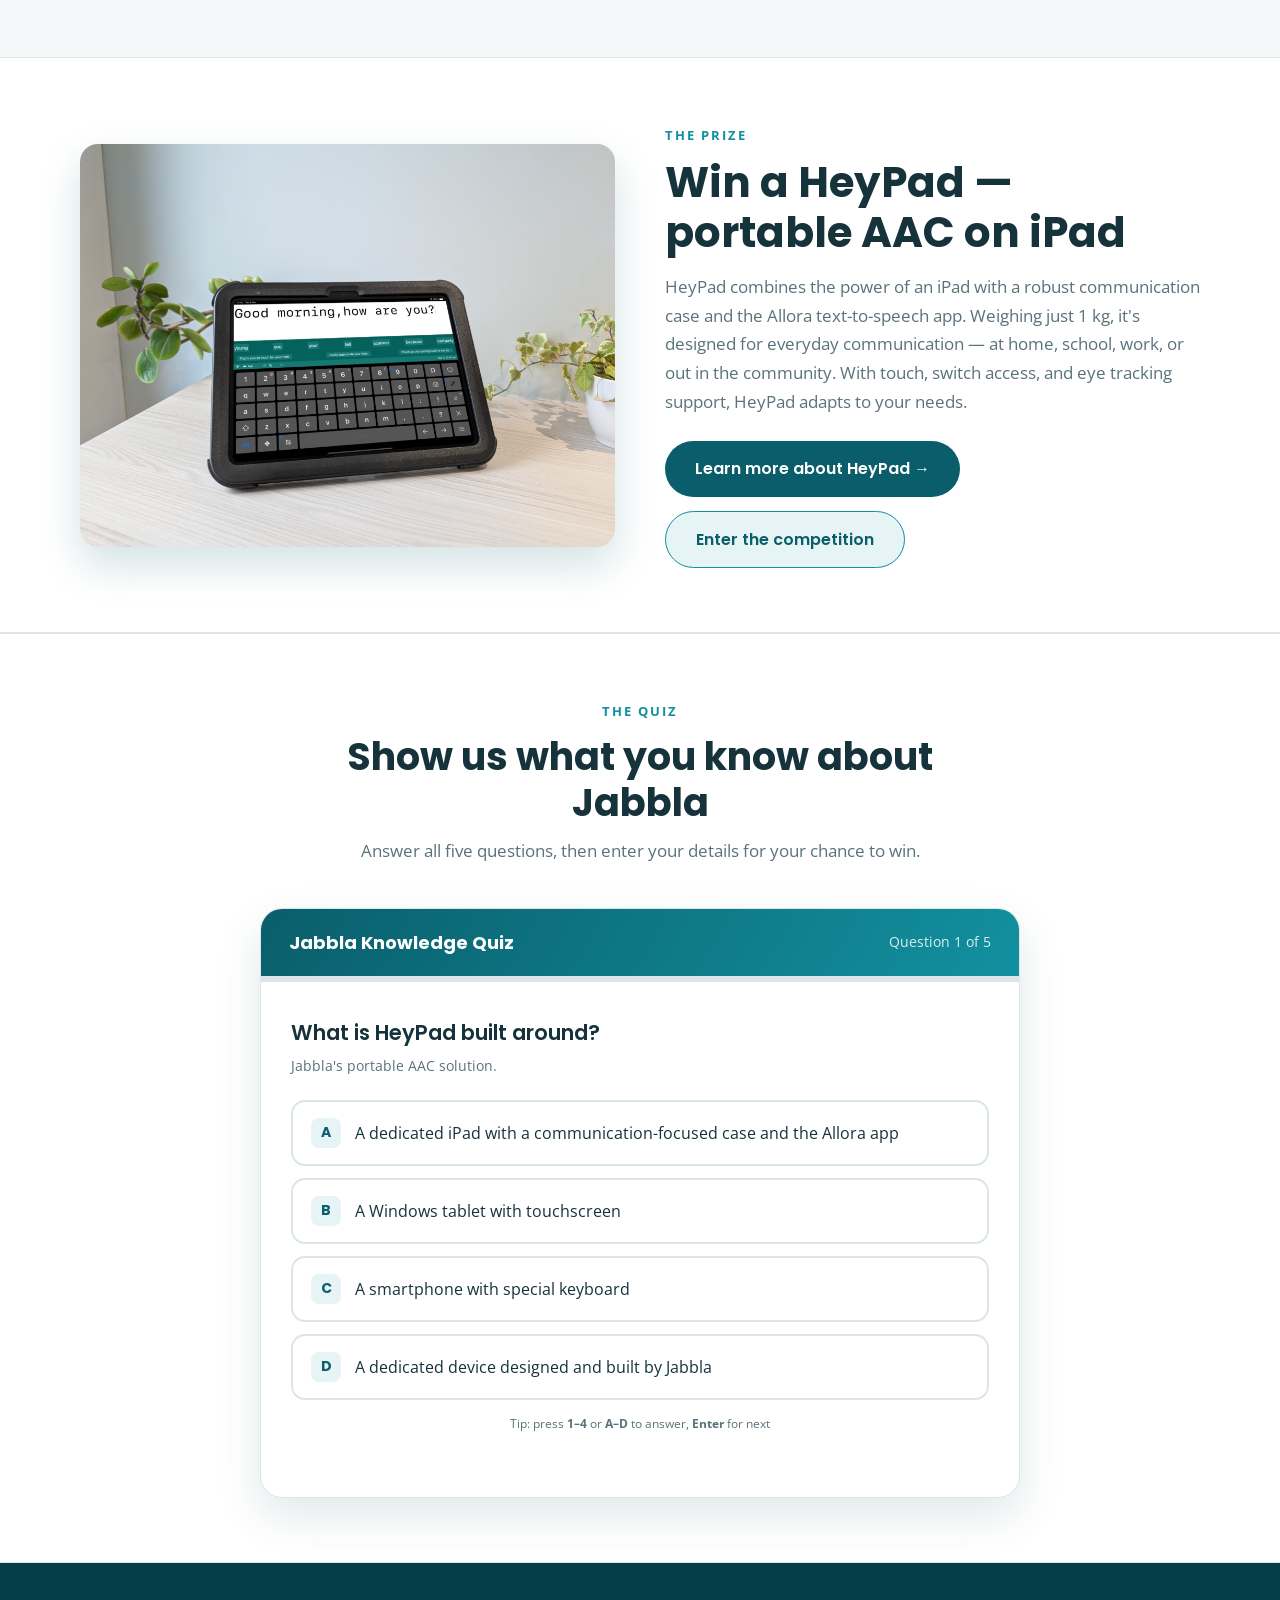
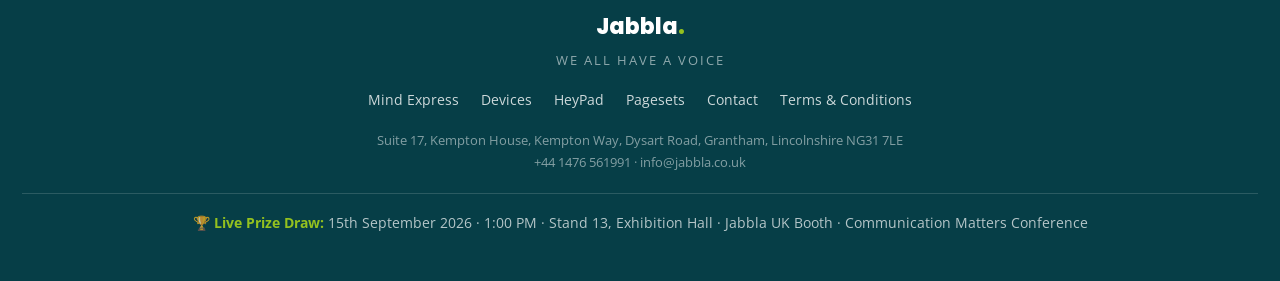
==== commit 52d6de5e: "Update quiz questions to new Jabbla AAC/HeyPad/Tellus set" ====
--- a/index.html
+++ b/index.html
@@ -11,7 +11,14 @@
 <meta property="og:title" content="Win a HeyPad | Jabbla UK @ Communication Matters 2026" />
 <meta property="og:description" content="Test your Jabbla knowledge at CM 2026 for your chance to win a HeyPad AAC communication device. Open to in-person attendees only." />
 <meta property="og:image" content="https://smilepineapple.github.io/heypad-competition-cm2026/HeyPad-EN-side-3-no-background.png" />
-<meta property="og:url" content="https://smilepineapple.github.io/heypad-competition-cm2026/" />
+<meta property="og:url" content="https://www.jabbla.co.uk/heypad-competition/" />
+<script>
+  // Redirect any old GitHub Pages QR/bookmark traffic to the official Jabbla site
+  if(location.hostname === 'smilepineapple.github.io' && location.pathname.startsWith('/heypad-competition-cm2026')){
+    const target = 'https://www.jabbla.co.uk' + location.pathname.replace('/heypad-competition-cm2026','/heypad-competition') + location.search + location.hash;
+    location.replace(target);
+  }
+</script>
 <meta property="og:type" content="website" />
 <meta name="twitter:card" content="summary_large_image" />
 <meta name="twitter:title" content="Win a HeyPad | Jabbla UK @ Communication Matters 2026" />
@@ -450,7 +457,6 @@
         <h3>You're entered!</h3>
         <p class="msg">Thanks <span id="winnerName">there</span> — your entry is in. Come and chat to the Jabbla UK team at the stand, and good luck! 🎉</p>
         <div style="display:flex;gap:12px;flex-wrap:wrap;justify-content:center;margin-top:18px">
-          <a class="btn btn-primary" href="draw.html">🎯 View the prize draw</a>
           <a class="btn btn-ghost" href="#top" style="color:var(--petrol);border-color:var(--teal)">Back to top</a>
         </div>
       </div>
@@ -510,9 +516,9 @@
       sub: "Jabbla's portable AAC solution.",
       options: [
         "A dedicated iPad with a communication-focused case and the Allora app",
-        "A Windows tablet with eye tracking only",
-        "A smartphone with a printed keyboard",
-        "A desktop PC with a touchscreen monitor"
+        "A Windows tablet with touchscreen",
+        "A smartphone with special keyboard",
+        "A dedicated device designed and built by Jabbla"
       ],
       answer: 0,
       explain: "HeyPad combines an iPad, a robust Jabbla communication case, and the Allora text-to-speech app for reliable, portable communication."
@@ -521,10 +527,10 @@
       q: "What does AAC stand for?",
       sub: "The field Jabbla works in.",
       options: [
-        "Automated Audio Control",
+        "Automated Assisted Computing",
         "Augmentative and Alternative Communication",
-        "Assistive Application Computing",
-        "Accessible Audio Communication"
+        "Assistive Application Computer",
+        "Alternative and Adapted Communication"
       ],
       answer: 1,
       explain: "Jabbla's software and devices support Augmentative and Alternative Communication (AAC) — helping people who cannot rely on speech to have a voice."
@@ -545,25 +551,25 @@
       q: "Roughly how much does the HeyPad weigh (including the iPad)?",
       sub: "It's designed to be ultra-portable.",
       options: [
-        "Around 3 kg",
-        "Around 1 kg",
-        "Around 5 kg",
-        "Around 250 g"
+        "2 kg",
+        "1 kg",
+        "1.2 kg",
+        "1.25 kg"
       ],
       answer: 1,
       explain: "HeyPad weighs approximately 1 kg including the iPad, making it easy to carry throughout the day."
     },
     {
-      q: "Which access methods does Jabbla support across its AAC devices?",
-      sub: "Everyone has different talents and limitations.",
+      q: "What 2 things about the Tellus i6 make it unique?",
+      sub: "Jabbla innovate and always strive to give people more autonomy.",
       options: [
-        "Touch only",
-        "Voice commands only",
-        "Touch, switch access and eye tracking",
-        "Keyboard and mouse only"
+        "Brain computer interface and ability to wake from sleep with eyegaze",
+        "Rear camera that can be controlled and wheelchair control using eyegaze",
+        "Integrated desk mount and Daessy compatible",
+        "Integrated RF ZWave and infrared environmental control"
       ],
-      answer: 2,
-      explain: "Jabbla devices can be accessed by touch, switches, head tracking and eye tracking — HeyPad even supports eye tracking via the built-in iOS camera."
+      answer: 1,
+      explain: "The Tellus i6 offers unique features such as a rear camera that can be controlled with eyegaze and wheelchair control using eyegaze, supporting greater independence."
     }
   ];
 
